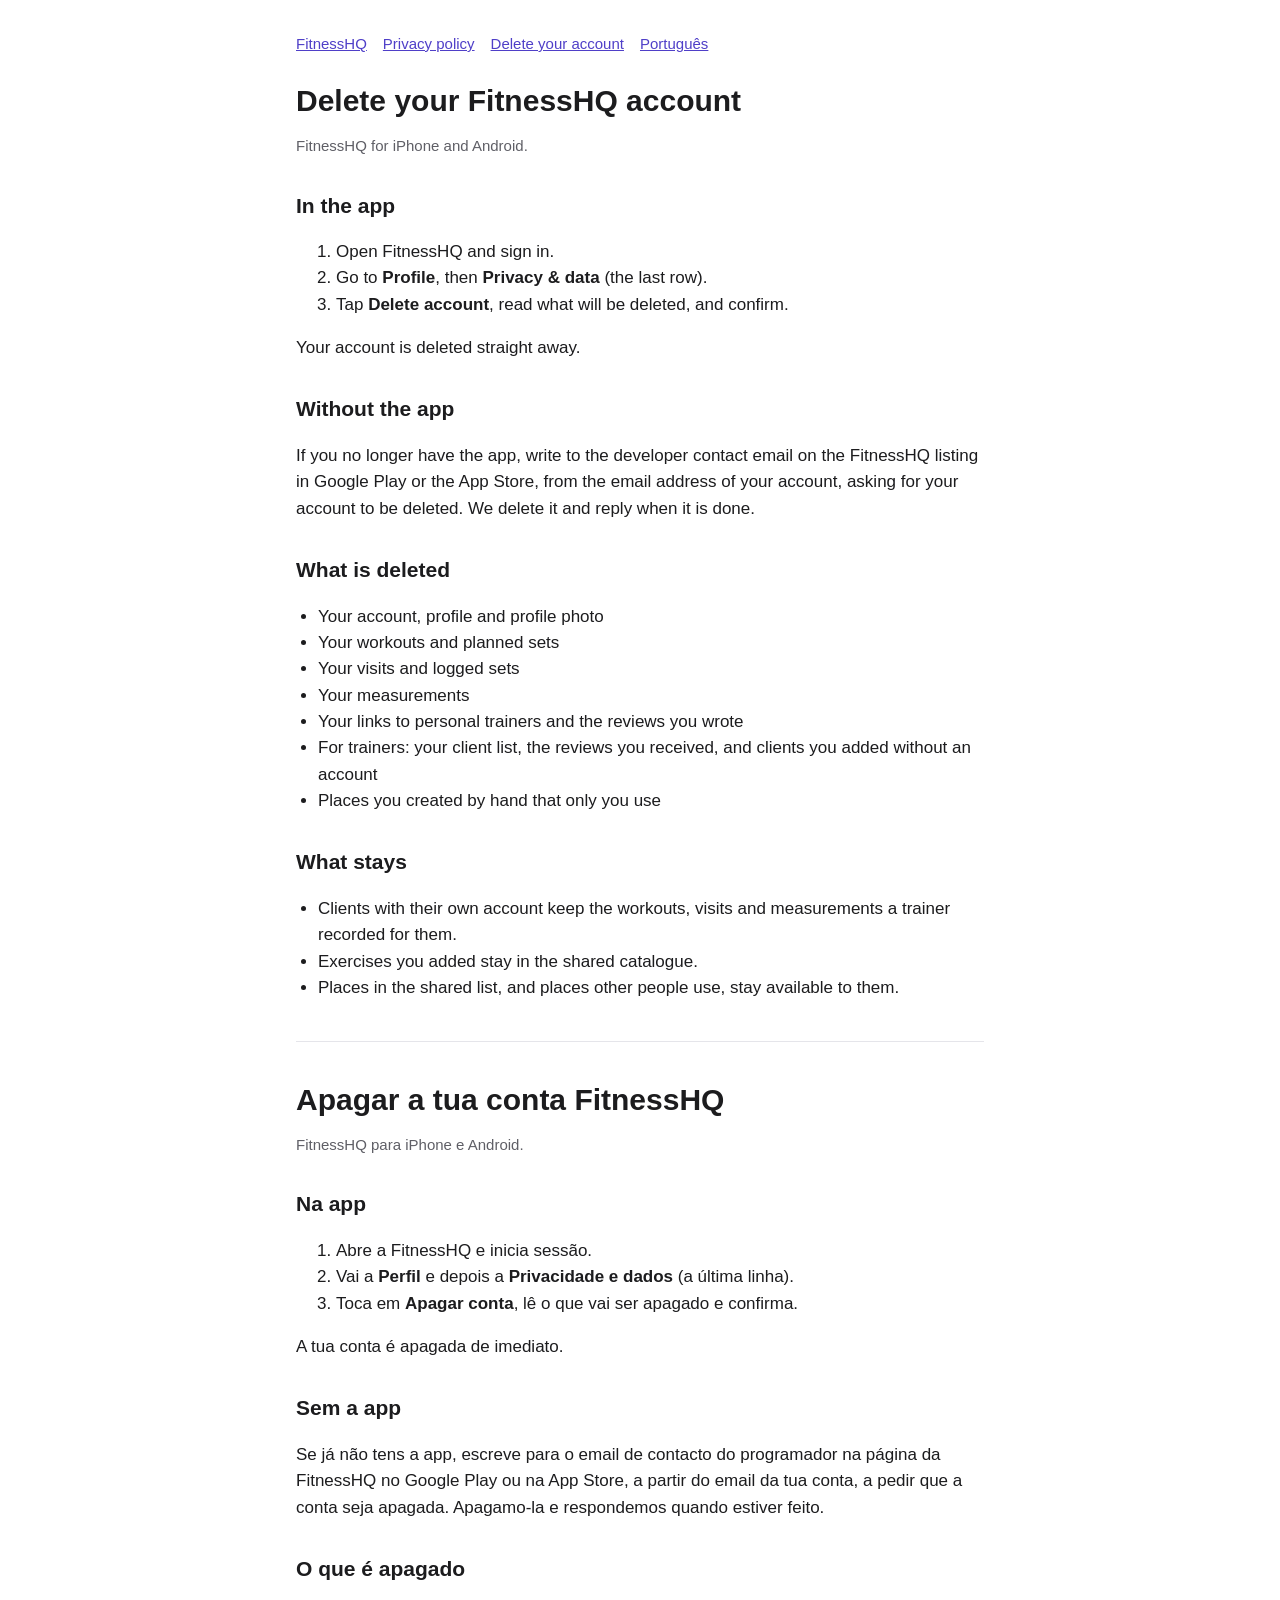
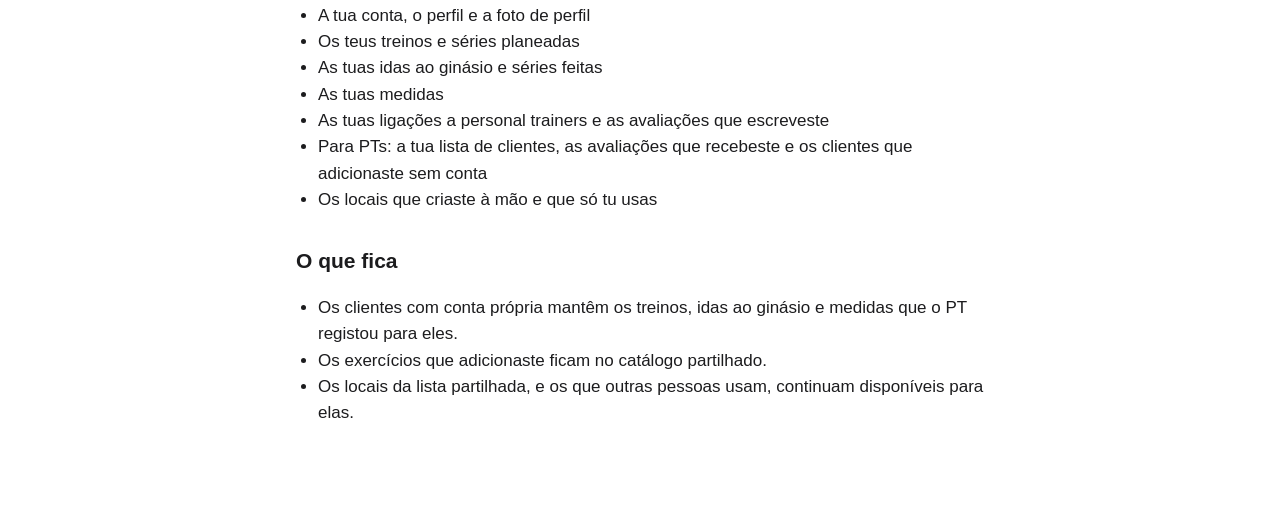
==== delete-account.html @ e052d86b "FitnessHQ website: home, privacy policy, delete your account (en + pt-PT) Co-Authored-By: Claude Opu" ====
<!doctype html>
<html lang="en">
<head>
<meta charset="utf-8">
<meta name="viewport" content="width=device-width, initial-scale=1">
<title>Delete your FitnessHQ account</title>
<link rel="stylesheet" href="style.css">
</head>
<body>
<main>
<nav><a href="./">FitnessHQ</a><a href="privacy.html">Privacy policy</a><a href="delete-account.html">Delete your account</a><a href="#pt">Português</a></nav>
<h1>Delete your FitnessHQ account</h1>
<p class="muted">FitnessHQ for iPhone and Android.</p>

<h2>In the app</h2>
<ol>
<li>Open FitnessHQ and sign in.</li>
<li>Go to <strong>Profile</strong>, then <strong>Privacy &amp; data</strong> (the last row).</li>
<li>Tap <strong>Delete account</strong>, read what will be deleted, and confirm.</li>
</ol>
<p>Your account is deleted straight away.</p>

<h2>Without the app</h2>
<p>If you no longer have the app, write to the developer contact email on the FitnessHQ listing in Google Play or the App Store, from the email address of your account, asking for your account to be deleted. We delete it and reply when it is done.</p>

<h2>What is deleted</h2>
<ul>
<li>Your account, profile and profile photo</li>
<li>Your workouts and planned sets</li>
<li>Your visits and logged sets</li>
<li>Your measurements</li>
<li>Your links to personal trainers and the reviews you wrote</li>
<li>For trainers: your client list, the reviews you received, and clients you added without an account</li>
<li>Places you created by hand that only you use</li>
</ul>

<h2>What stays</h2>
<ul>
<li>Clients with their own account keep the workouts, visits and measurements a trainer recorded for them.</li>
<li>Exercises you added stay in the shared catalogue.</li>
<li>Places in the shared list, and places other people use, stay available to them.</li>
</ul>

<hr>
<section id="pt" lang="pt-PT">
<h1>Apagar a tua conta FitnessHQ</h1>
<p class="muted">FitnessHQ para iPhone e Android.</p>

<h2>Na app</h2>
<ol>
<li>Abre a FitnessHQ e inicia sessão.</li>
<li>Vai a <strong>Perfil</strong> e depois a <strong>Privacidade e dados</strong> (a última linha).</li>
<li>Toca em <strong>Apagar conta</strong>, lê o que vai ser apagado e confirma.</li>
</ol>
<p>A tua conta é apagada de imediato.</p>

<h2>Sem a app</h2>
<p>Se já não tens a app, escreve para o email de contacto do programador na página da FitnessHQ no Google Play ou na App Store, a partir do email da tua conta, a pedir que a conta seja apagada. Apagamo-la e respondemos quando estiver feito.</p>

<h2>O que é apagado</h2>
<ul>
<li>A tua conta, o perfil e a foto de perfil</li>
<li>Os teus treinos e séries planeadas</li>
<li>As tuas idas ao ginásio e séries feitas</li>
<li>As tuas medidas</li>
<li>As tuas ligações a personal trainers e as avaliações que escreveste</li>
<li>Para PTs: a tua lista de clientes, as avaliações que recebeste e os clientes que adicionaste sem conta</li>
<li>Os locais que criaste à mão e que só tu usas</li>
</ul>

<h2>O que fica</h2>
<ul>
<li>Os clientes com conta própria mantêm os treinos, idas ao ginásio e medidas que o PT registou para eles.</li>
<li>Os exercícios que adicionaste ficam no catálogo partilhado.</li>
<li>Os locais da lista partilhada, e os que outras pessoas usam, continuam disponíveis para elas.</li>
</ul>
</section>
</main>
</body>
</html>
---- style.css ----
:root { --text: #1c1c1e; --muted: #5f5f66; --bg: #ffffff; --accent: #4f3fc8; --line: #e5e5ea; }
@media (prefers-color-scheme: dark) { :root { --text: #f2f2f7; --muted: #aeaeb2; --bg: #111114; --accent: #a99cff; --line: #2c2c2e; } }
* { box-sizing: border-box; }
body { margin: 0; background: var(--bg); color: var(--text); font: 17px/1.55 -apple-system, BlinkMacSystemFont, "Segoe UI", Roboto, sans-serif; }
main { max-width: 720px; margin: 0 auto; padding: 32px 16px 64px; }
h1 { font-size: 30px; line-height: 1.2; margin: 0 0 8px; }
h2 { font-size: 21px; margin: 32px 0 8px; }
h3 { font-size: 17px; margin: 20px 0 4px; }
p, li { color: var(--text); }
.muted { color: var(--muted); font-size: 15px; }
a { color: var(--accent); }
nav { display: flex; gap: 16px; flex-wrap: wrap; margin-bottom: 28px; font-size: 15px; }
hr { border: 0; border-top: 1px solid var(--line); margin: 40px 0; }
ul { padding-left: 22px; }
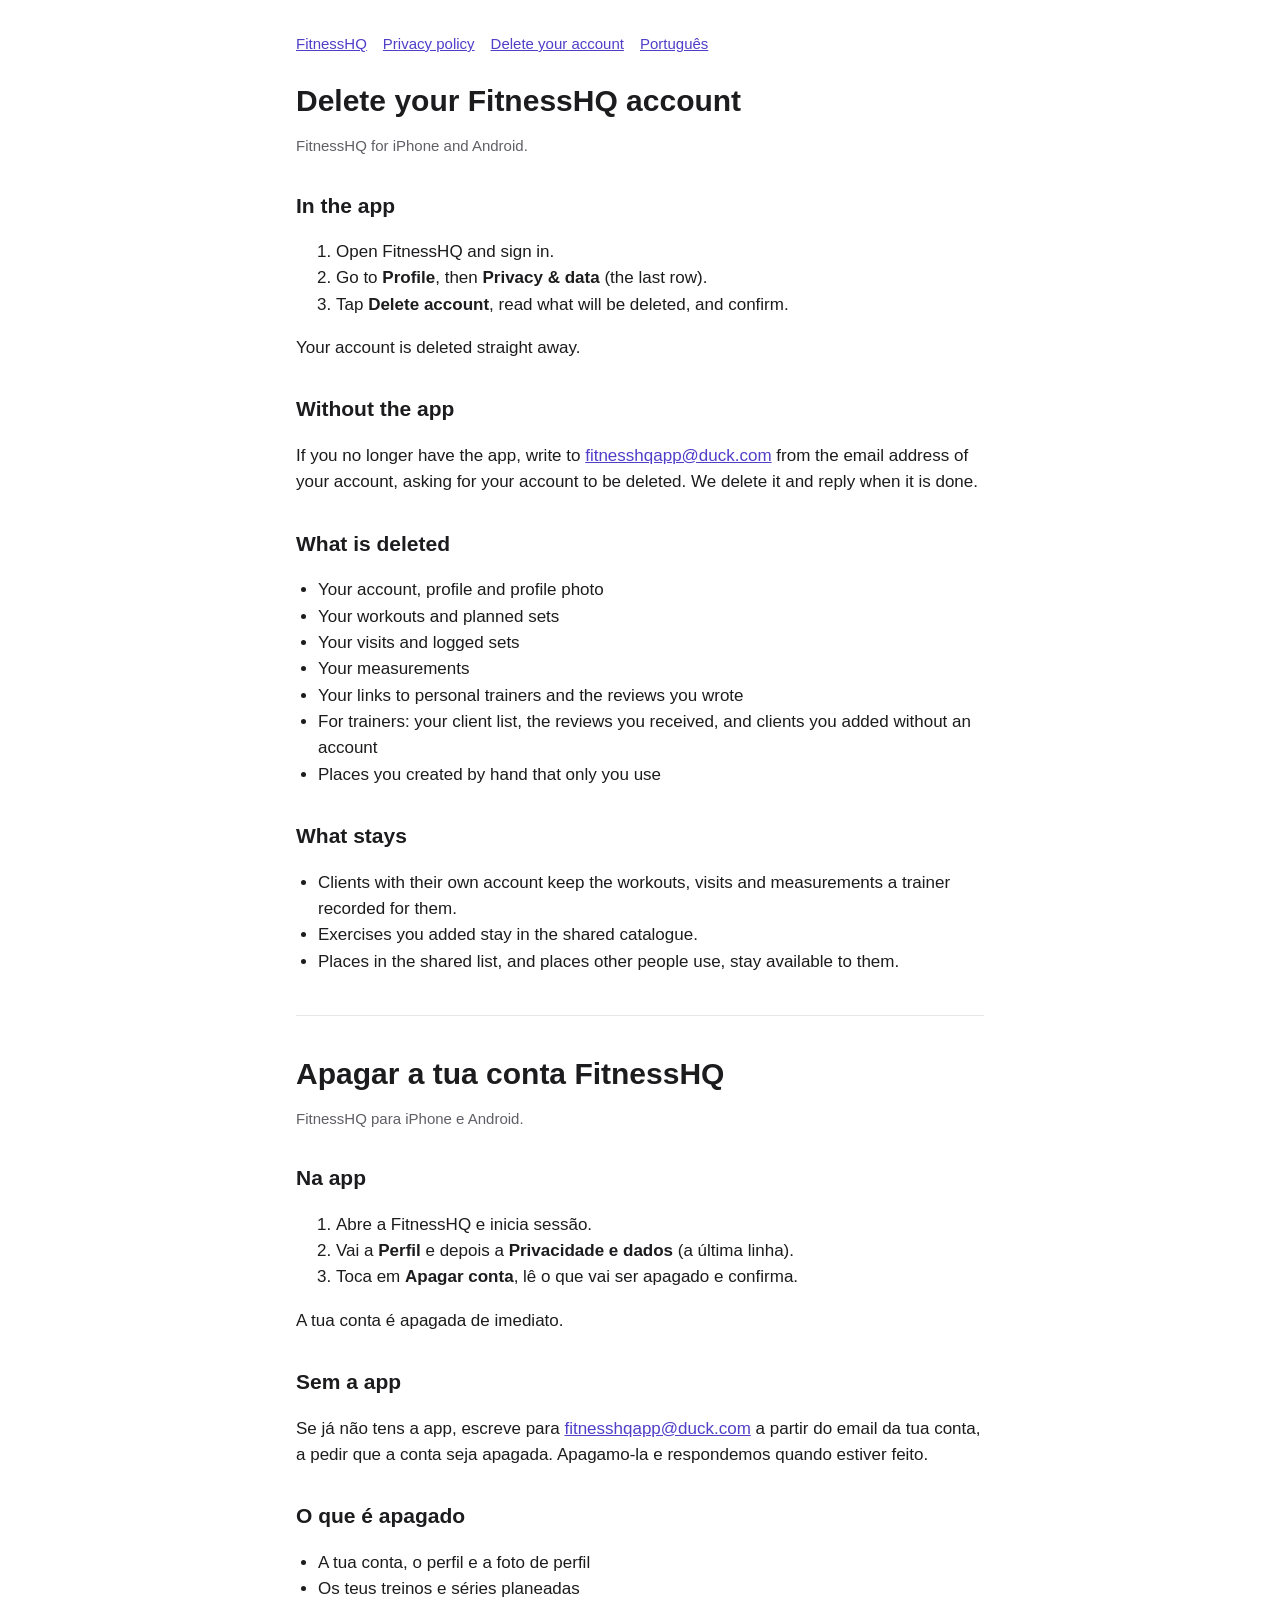
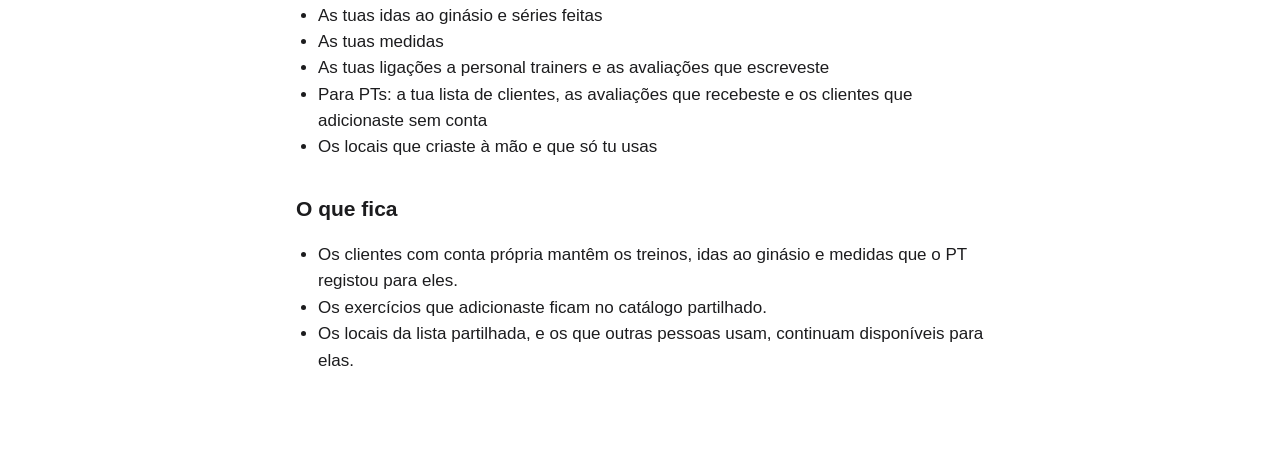
==== commit 65358cad: "Contact email: fitnesshqapp@duck.com on the home, privacy and delete-account pages" ====
--- a/delete-account.html
+++ b/delete-account.html
@@ -21,7 +21,7 @@
 <p>Your account is deleted straight away.</p>
 
 <h2>Without the app</h2>
-<p>If you no longer have the app, write to the developer contact email on the FitnessHQ listing in Google Play or the App Store, from the email address of your account, asking for your account to be deleted. We delete it and reply when it is done.</p>
+<p>If you no longer have the app, write to <a href="mailto:fitnesshqapp@duck.com">fitnesshqapp@duck.com</a> from the email address of your account, asking for your account to be deleted. We delete it and reply when it is done.</p>
 
 <h2>What is deleted</h2>
 <ul>
@@ -55,7 +55,7 @@
 <p>A tua conta é apagada de imediato.</p>
 
 <h2>Sem a app</h2>
-<p>Se já não tens a app, escreve para o email de contacto do programador na página da FitnessHQ no Google Play ou na App Store, a partir do email da tua conta, a pedir que a conta seja apagada. Apagamo-la e respondemos quando estiver feito.</p>
+<p>Se já não tens a app, escreve para <a href="mailto:fitnesshqapp@duck.com">fitnesshqapp@duck.com</a> a partir do email da tua conta, a pedir que a conta seja apagada. Apagamo-la e respondemos quando estiver feito.</p>
 
 <h2>O que é apagado</h2>
 <ul>
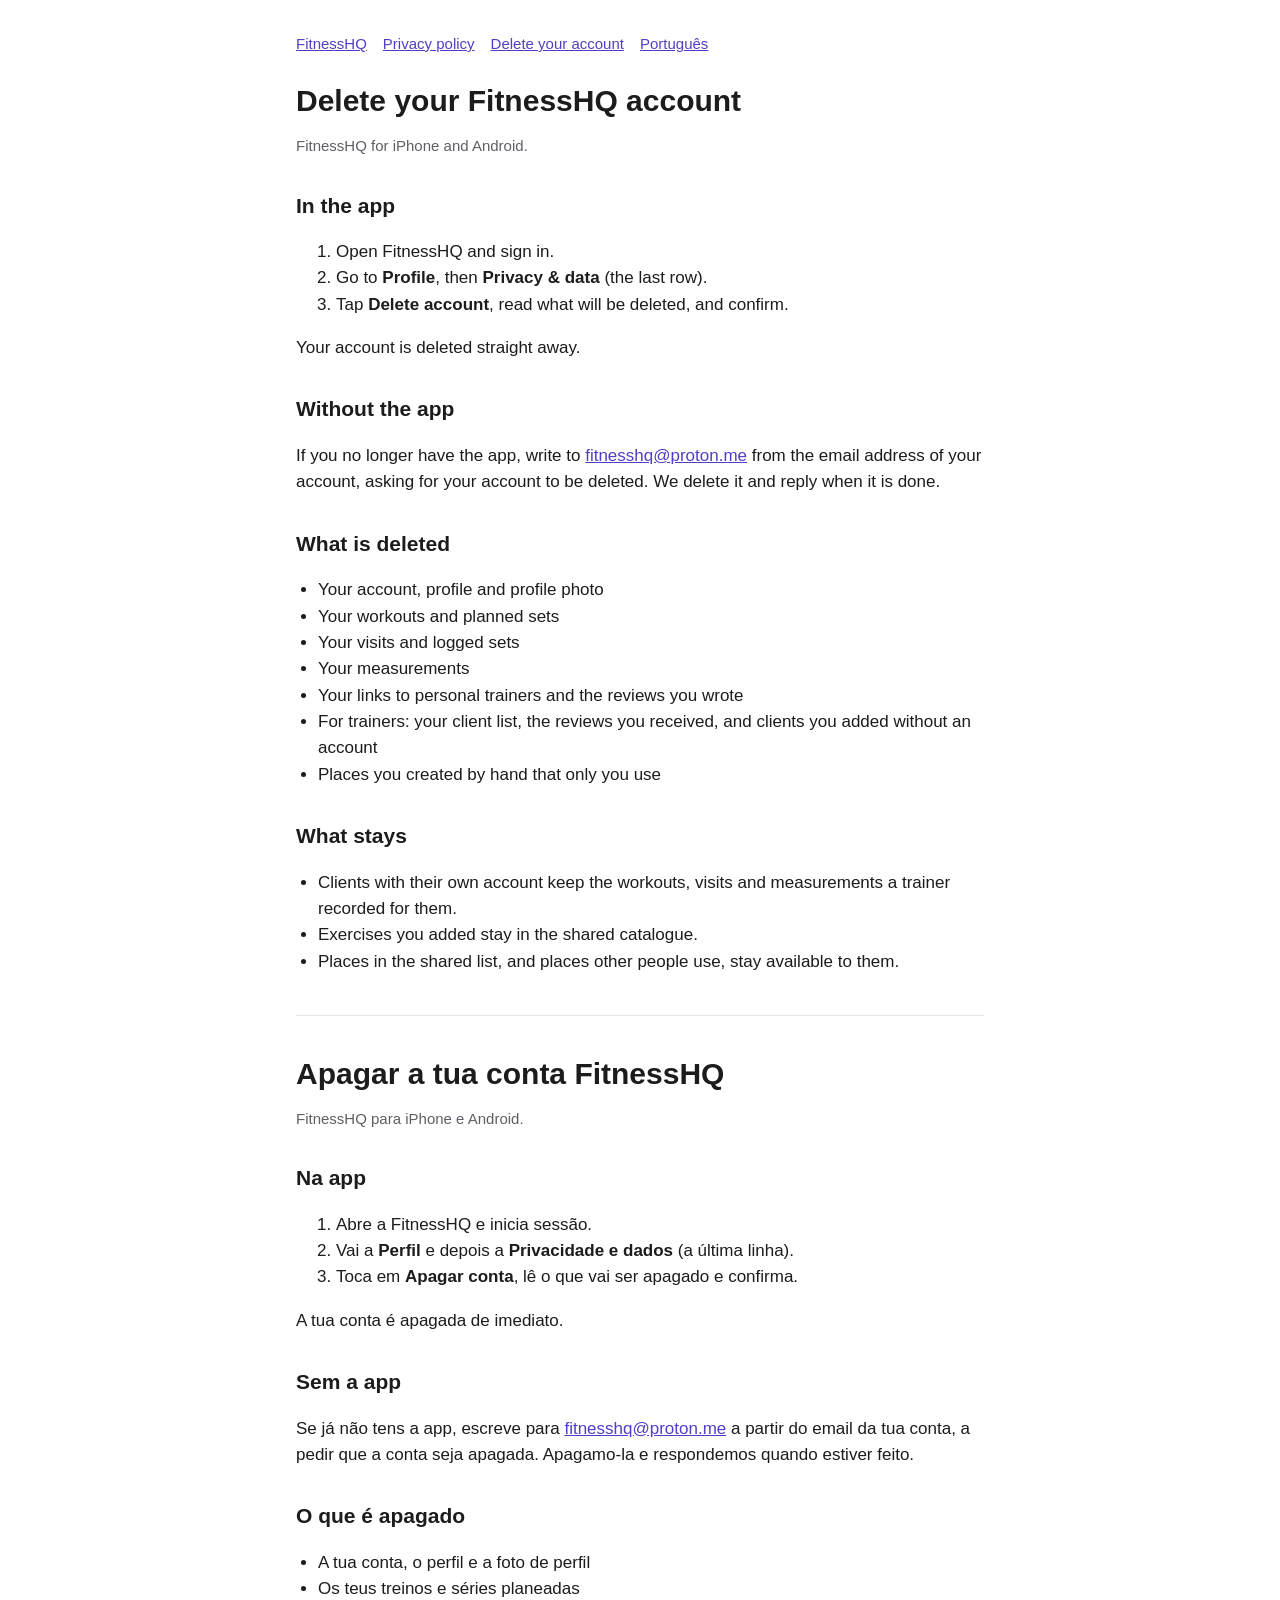
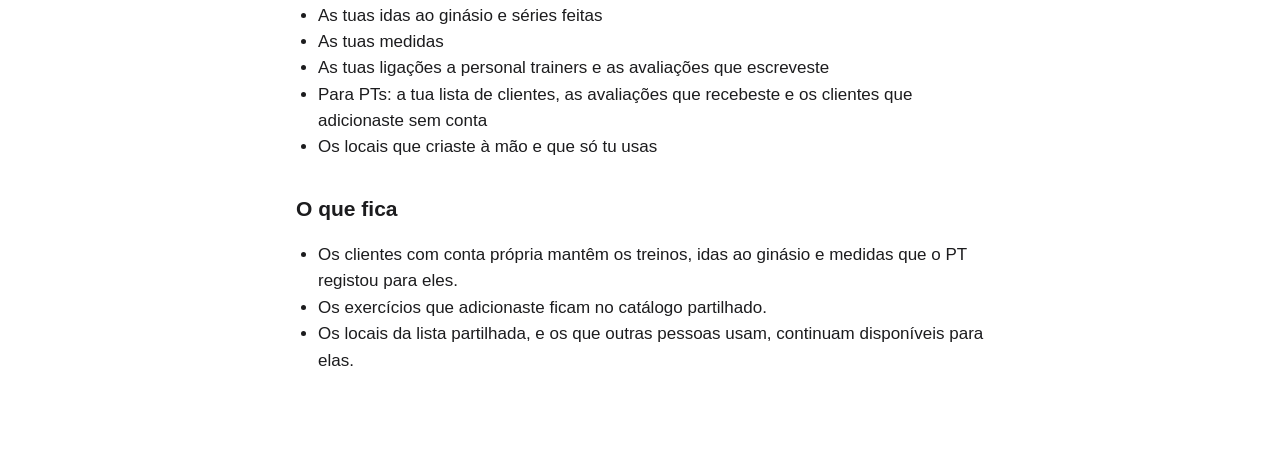
==== commit 80ab1400: "Contact email: fitnesshq@proton.me" ====
--- a/delete-account.html
+++ b/delete-account.html
@@ -21,7 +21,7 @@
 <p>Your account is deleted straight away.</p>
 
 <h2>Without the app</h2>
-<p>If you no longer have the app, write to <a href="mailto:fitnesshqapp@duck.com">fitnesshqapp@duck.com</a> from the email address of your account, asking for your account to be deleted. We delete it and reply when it is done.</p>
+<p>If you no longer have the app, write to <a href="mailto:fitnesshq@proton.me">fitnesshq@proton.me</a> from the email address of your account, asking for your account to be deleted. We delete it and reply when it is done.</p>
 
 <h2>What is deleted</h2>
 <ul>
@@ -55,7 +55,7 @@
 <p>A tua conta é apagada de imediato.</p>
 
 <h2>Sem a app</h2>
-<p>Se já não tens a app, escreve para <a href="mailto:fitnesshqapp@duck.com">fitnesshqapp@duck.com</a> a partir do email da tua conta, a pedir que a conta seja apagada. Apagamo-la e respondemos quando estiver feito.</p>
+<p>Se já não tens a app, escreve para <a href="mailto:fitnesshq@proton.me">fitnesshq@proton.me</a> a partir do email da tua conta, a pedir que a conta seja apagada. Apagamo-la e respondemos quando estiver feito.</p>
 
 <h2>O que é apagado</h2>
 <ul>
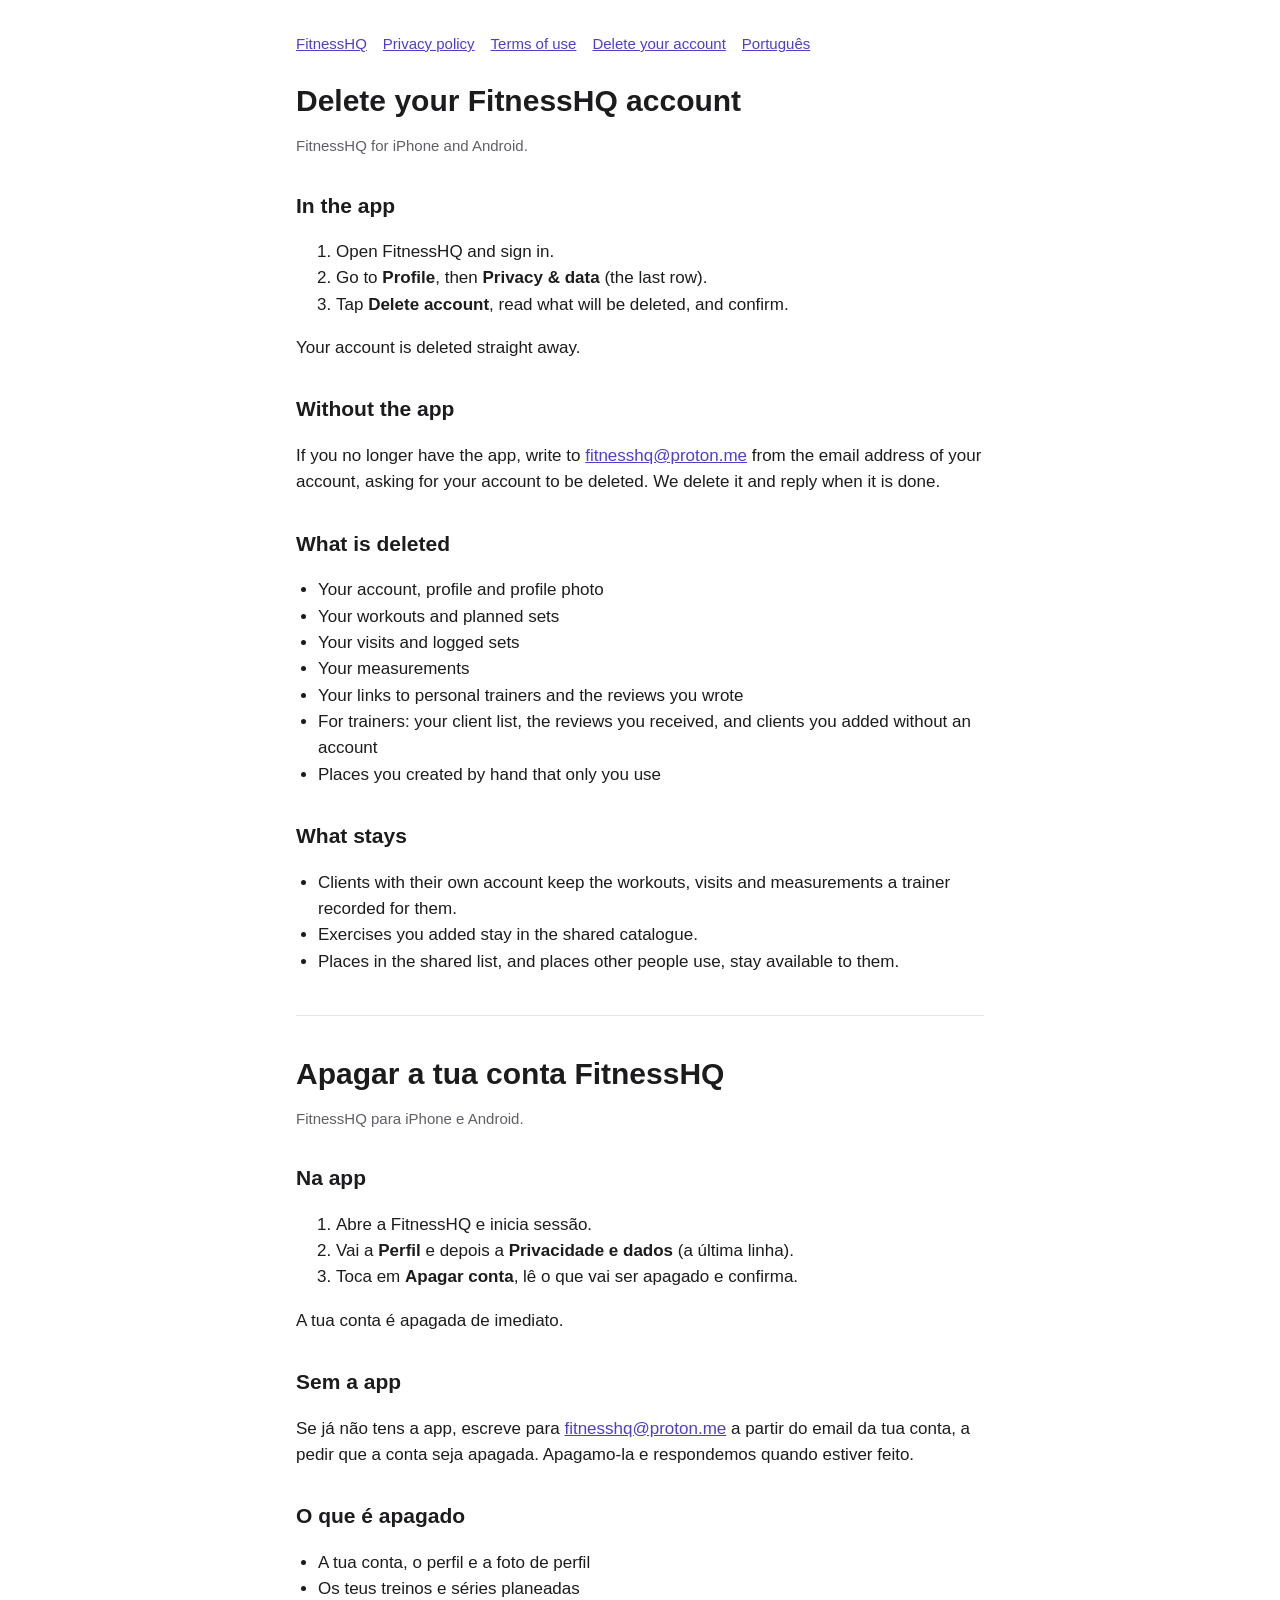
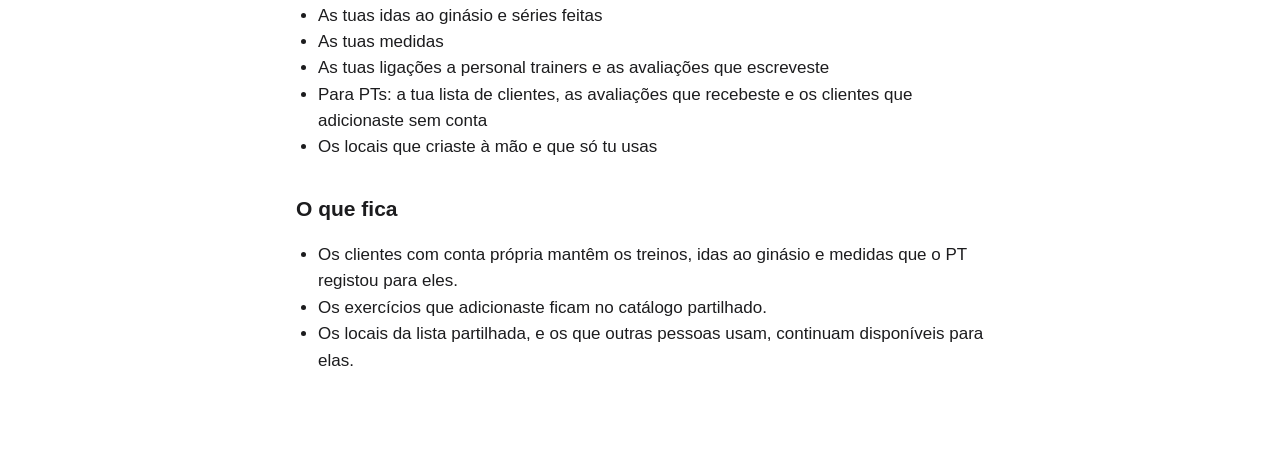
==== commit be631f43: "Terms of use (en + pt-PT), linked from every page; privacy policy: messages and their photos and vid" ====
--- a/delete-account.html
+++ b/delete-account.html
@@ -8,7 +8,7 @@
 </head>
 <body>
 <main>
-<nav><a href="./">FitnessHQ</a><a href="privacy.html">Privacy policy</a><a href="delete-account.html">Delete your account</a><a href="#pt">Português</a></nav>
+<nav><a href="./">FitnessHQ</a><a href="privacy.html">Privacy policy</a><a href="terms.html">Terms of use</a><a href="delete-account.html">Delete your account</a><a href="#pt">Português</a></nav>
 <h1>Delete your FitnessHQ account</h1>
 <p class="muted">FitnessHQ for iPhone and Android.</p>
 
